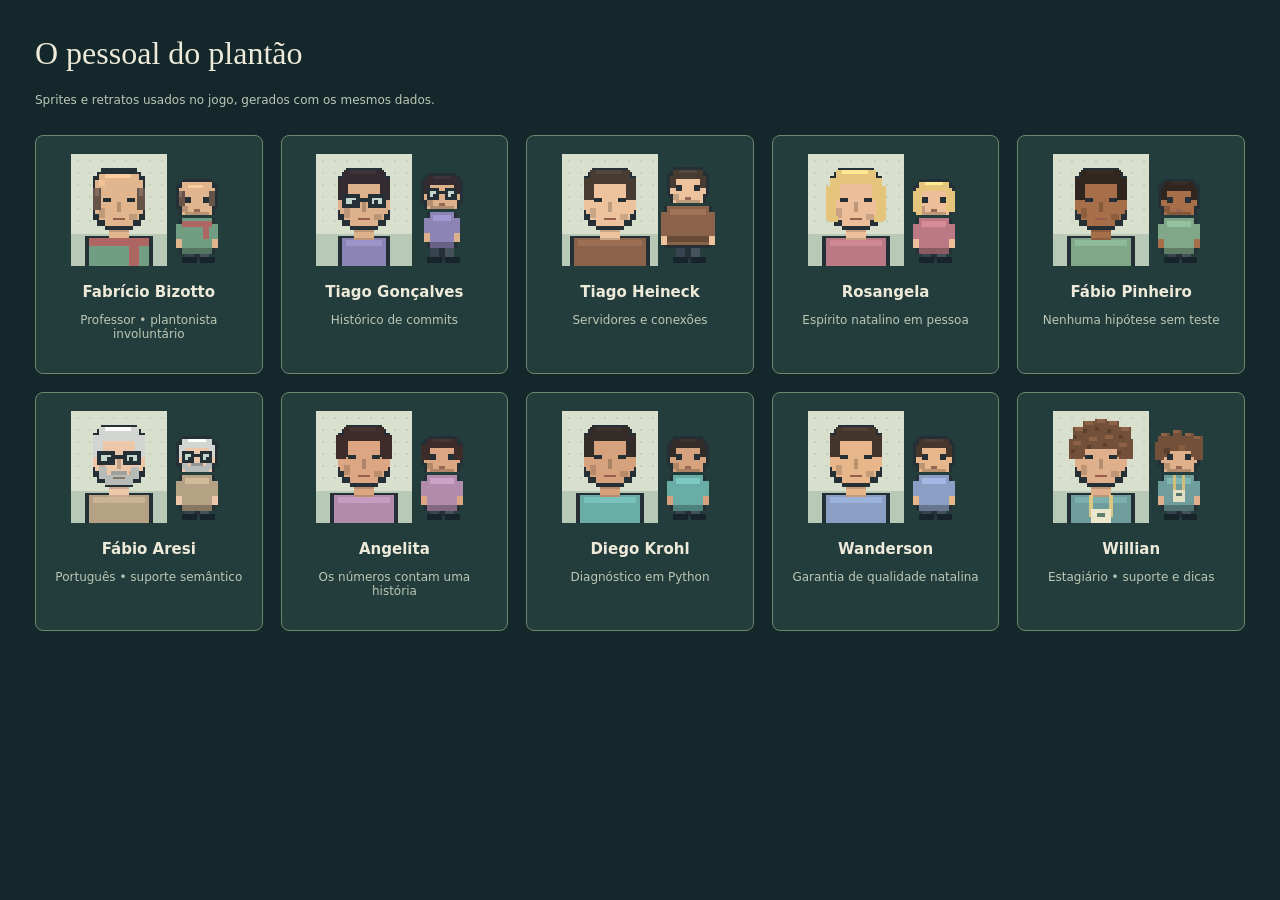
==== ultimo-deploy/tests/characters.html @ 772a4bdb "o último deploy" ====
<!doctype html><html lang="pt-BR"><meta charset="utf-8"><meta name="viewport" content="width=device-width,initial-scale=1"><title>Elenco • O Último Deploy</title><style>body{background:#14272b;color:#eeeada;font:16px system-ui;margin:35px}h1{font:32px Georgia}main{display:grid;grid-template-columns:repeat(5,minmax(150px,1fr));gap:18px}article{background:#233c3c;padding:18px;border:1px solid #6c876b;border-radius:8px;text-align:center}canvas{image-rendering:pixelated}h2{font-size:15px}p{font-size:12px;color:#bbc8b6;min-height:30px}.sprite{width:60px;height:102px;object-fit:contain} @media(max-width:800px){main{grid-template-columns:repeat(2,1fr)}}</style><h1>O pessoal do plantão</h1><p>Sprites e retratos usados no jogo, gerados com os mesmos dados.</p><main id="cast"></main><script src="../js/story.js"></script><script src="../js/characters.js"></script><script>for(const a of Object.values(Story.actors)){const card=document.createElement('article'),face=document.createElement('canvas');face.width=96;face.height=112;Characters.portrait(a,face);const sprite=Characters.sprite(a,'down',0);sprite.className='sprite';const title=document.createElement('h2');title.textContent=a.name;const desc=document.createElement('p');desc.textContent=a.role;card.append(face,sprite,title,desc);document.querySelector('#cast').append(card);}</script></html>
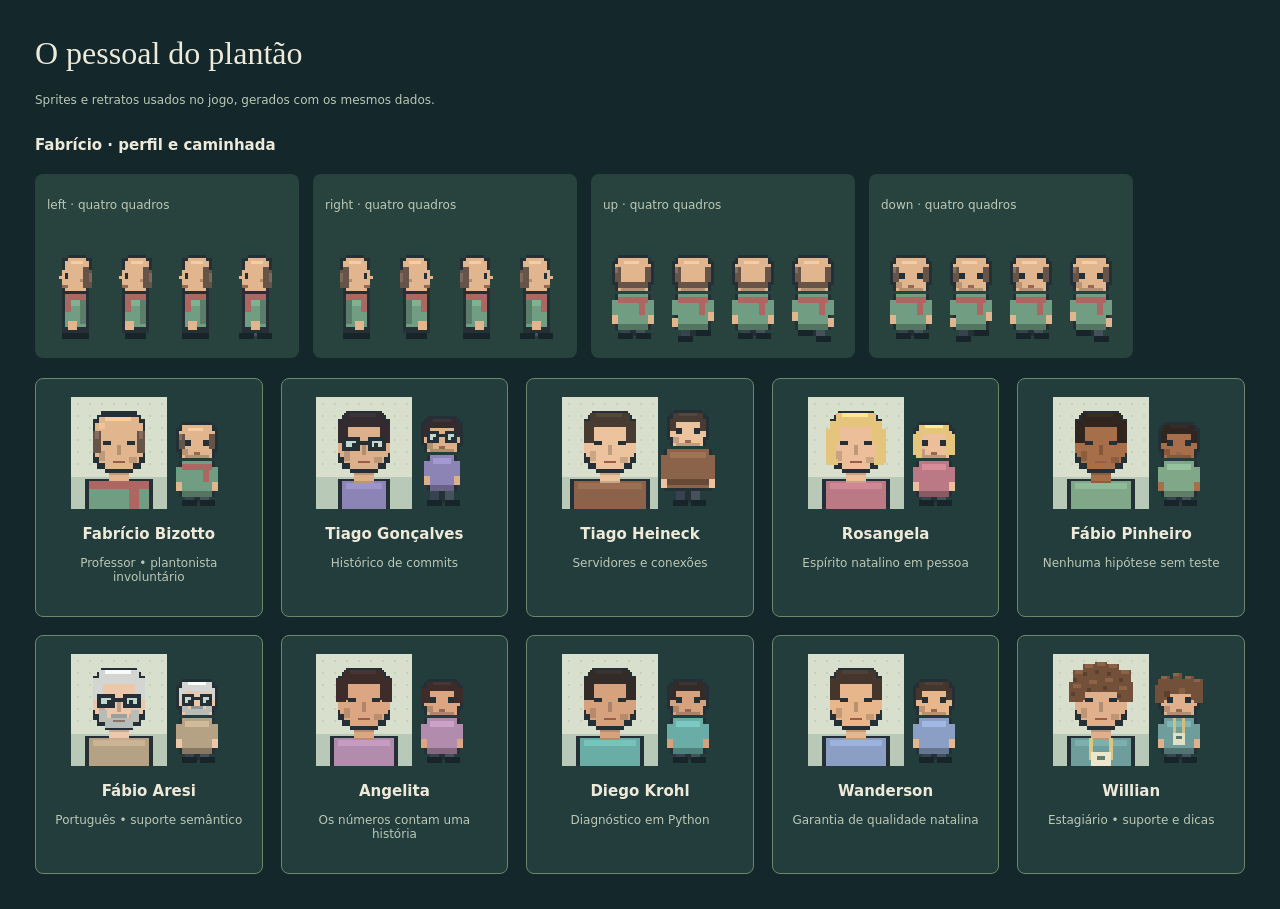
==== commit dbc5f649: "ASD" ====
--- a/ultimo-deploy/tests/characters.html
+++ b/ultimo-deploy/tests/characters.html
@@ -1 +1 @@
-<!doctype html><html lang="pt-BR"><meta charset="utf-8"><meta name="viewport" content="width=device-width,initial-scale=1"><title>Elenco • O Último Deploy</title><style>body{background:#14272b;color:#eeeada;font:16px system-ui;margin:35px}h1{font:32px Georgia}main{display:grid;grid-template-columns:repeat(5,minmax(150px,1fr));gap:18px}article{background:#233c3c;padding:18px;border:1px solid #6c876b;border-radius:8px;text-align:center}canvas{image-rendering:pixelated}h2{font-size:15px}p{font-size:12px;color:#bbc8b6;min-height:30px}.sprite{width:60px;height:102px;object-fit:contain} @media(max-width:800px){main{grid-template-columns:repeat(2,1fr)}}</style><h1>O pessoal do plantão</h1><p>Sprites e retratos usados no jogo, gerados com os mesmos dados.</p><main id="cast"></main><script src="../js/story.js"></script><script src="../js/characters.js"></script><script>for(const a of Object.values(Story.actors)){const card=document.createElement('article'),face=document.createElement('canvas');face.width=96;face.height=112;Characters.portrait(a,face);const sprite=Characters.sprite(a,'down',0);sprite.className='sprite';const title=document.createElement('h2');title.textContent=a.name;const desc=document.createElement('p');desc.textContent=a.role;card.append(face,sprite,title,desc);document.querySelector('#cast').append(card);}</script></html>
+<!doctype html><html lang="pt-BR"><meta charset="utf-8"><meta name="viewport" content="width=device-width,initial-scale=1"><title>Elenco • O Último Deploy</title><style>body{background:#14272b;color:#eeeada;font:16px system-ui;margin:35px}h1{font:32px Georgia}main{display:grid;grid-template-columns:repeat(5,minmax(150px,1fr));gap:18px}article{background:#233c3c;padding:18px;border:1px solid #6c876b;border-radius:8px;text-align:center}canvas{image-rendering:pixelated}h2{font-size:15px}p{font-size:12px;color:#bbc8b6;min-height:30px}.sprite{width:60px;height:102px;object-fit:contain} @media(max-width:800px){main{grid-template-columns:repeat(2,1fr)}}</style><h1>O pessoal do plantão</h1><p>Sprites e retratos usados no jogo, gerados com os mesmos dados.</p><h2>Fabrício · perfil e caminhada</h2><div id="fabricio-frames" style="display:flex;gap:14px;flex-wrap:wrap;margin:20px 0"></div><main id="cast"></main><script src="../js/story.js"></script><script src="../js/characters.js"></script><script>for(const a of Object.values(Story.actors)){const card=document.createElement('article'),face=document.createElement('canvas');face.width=96;face.height=112;Characters.portrait(a,face);const sprite=Characters.sprite(a,'down',0);sprite.className='sprite';const title=document.createElement('h2');title.textContent=a.name;const desc=document.createElement('p');desc.textContent=a.role;card.append(face,sprite,title,desc);document.querySelector('#cast').append(card);}for(const dir of ['left','right','up','down']){const group=document.createElement('section');group.style.cssText='padding:12px;background:#28433e;border-radius:8px';const label=document.createElement('p');label.textContent=dir+' · quatro quadros';group.append(label);for(let frame=0;frame<4;frame++){const image=Characters.sprite(Story.actors.fabricio,dir,frame);image.style.cssText='width:60px;height:102px;image-rendering:pixelated';group.append(image);}document.querySelector('#fabricio-frames').append(group);}</script></html>
